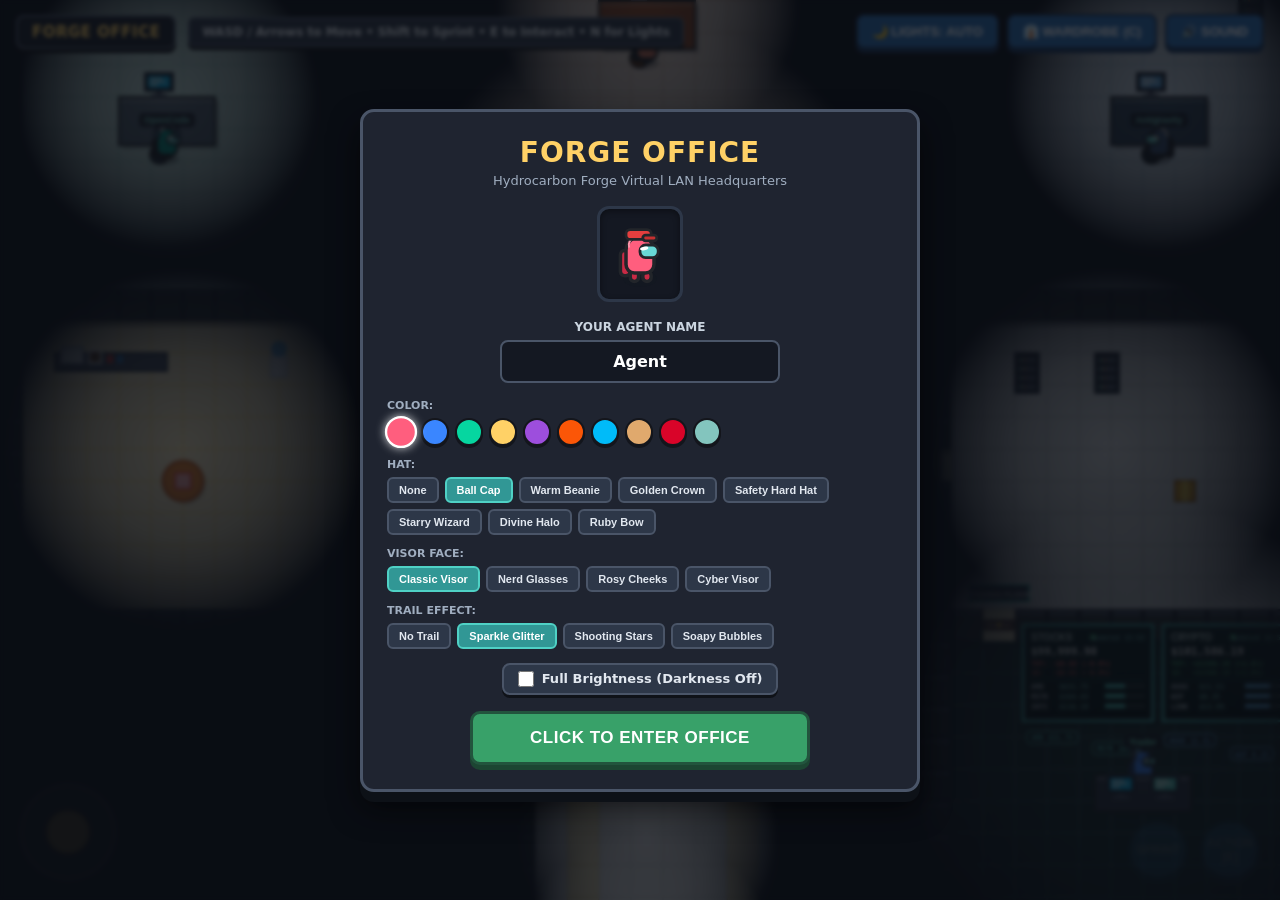
==== web/index.html @ 913b109c "Initial git snapshot (backfill, git rule 2026-10-06)" ====
<!DOCTYPE html>
<html lang="en">
<head>
  <meta charset="UTF-8">
  <meta name="viewport" content="width=device-width, initial-scale=1.0, maximum-scale=1.0, user-scalable=no">
  <title>Forge Office — Hydrocarbon Virtual Office</title>
  <link rel="stylesheet" href="style.css">
</head>
<body>
  <!-- Canvas Container -->
  <div id="canvasContainer">
    <canvas id="officeCanvas"></canvas>
  </div>

  <!-- HUD Overlay -->
  <div id="hudOverlay">
    <div class="hud-left">
      <div class="hud-title">FORGE OFFICE</div>
      <div class="hud-pill"><span>WASD / Arrows to Move • Shift to Sprint • E to Interact • N for Lights</span></div>
    </div>
    <div class="hud-right">
      <button id="lightsBtn" class="hud-btn">💡 LIGHTS (N)</button>
      <button id="wardrobeBtn" class="hud-btn">👔 WARDROBE (C)</button>
      <button id="muteBtn" class="hud-btn">🔊 SOUND</button>
    </div>
  </div>

  <!-- Start Screen & Join Setup Modal -->
  <div id="startScreen" class="modal-overlay">
    <div class="modal-card start-card">
      <div class="start-header">
        <h1>FORGE OFFICE</h1>
        <div class="start-subtitle">Hydrocarbon Forge Virtual LAN Headquarters</div>
      </div>

      <div class="start-preview-box">
        <canvas id="startAvatarPreview" width="80" height="90"></canvas>
      </div>

      <div class="name-input-group">
        <label for="playerNameInput">Your Agent Name</label>
        <input type="text" id="playerNameInput" class="name-input" value="Agent" maxlength="16" autocomplete="off" spellcheck="false">
      </div>

      <div id="startPickers"></div>

      <div class="lights-setting-row">
        <label class="lights-checkbox-label">
          <input type="checkbox" id="startLightsCheckbox">
          <span>Full Brightness (Darkness Off)</span>
        </label>
      </div>

      <button id="enterOfficeBtn" class="enter-btn">CLICK TO ENTER OFFICE</button>
    </div>
  </div>

  <!-- In-game Wardrobe Modal (C key) -->
  <div id="wardrobeModal" class="modal-overlay hidden">
    <div class="modal-card">
      <div class="modal-header">
        <h2>WARDROBE & COSMETICS</h2>
        <button id="closeWardrobeBtn" class="close-btn">✕</button>
      </div>

      <div class="start-preview-box">
        <canvas id="wardrobeAvatarPreview" width="80" height="90"></canvas>
      </div>

      <div id="wardrobePickers"></div>
    </div>
  </div>

  <!-- Project Inspector Modal (Archives E key) -->
  <div id="projectModal" class="modal-overlay hidden">
    <div class="modal-card">
      <div class="modal-header">
        <h2 id="projTitle">Project Details</h2>
        <button class="close-btn" onclick="document.getElementById('projectModal').classList.add('hidden')">✕</button>
      </div>
      <div class="project-detail-body">
        <div class="detail-row">
          <div class="detail-label">Status</div>
          <div id="projStatus" class="detail-val"></div>
        </div>
        <div class="detail-row">
          <div class="detail-label">Description</div>
          <div id="projDesc" class="detail-val"></div>
        </div>
        <div class="detail-row">
          <div class="detail-label">Path</div>
          <div id="projPath" class="detail-val detail-path"></div>
        </div>
        <div class="detail-row">
          <div class="detail-label">Tags</div>
          <div id="projTags" class="tag-container"></div>
        </div>
        <div class="detail-row">
          <div class="detail-label">Last Updated</div>
          <div id="projUpdated" class="detail-val"></div>
        </div>
      </div>
    </div>
  </div>

  <!-- Mobile Touch Controls -->
  <div id="mobileControls">
    <div id="touchJoystickZone">
      <div id="touchJoystickKnob"></div>
    </div>
    <div class="touch-btn-group">
      <button id="touchSprintBtn" class="touch-action-btn">SPRINT</button>
      <button id="touchActionBtn" class="touch-action-btn">ACTION [E]</button>
    </div>
  </div>

  <!-- Game Scripts -->
  <script src="sfx.js"></script>
  <script src="map.js"></script>
  <script src="render.js"></script>
  <script src="agents.js"></script>
  <script src="net.js"></script>
  <script src="game.js"></script>
  <script src="app.js"></script>
</body>
</html>
---- web/style.css ----
/* web/style.css — Forge Office styling (chunky indie game aesthetic, no external assets/fonts) */
* {
  box-sizing: border-box;
  margin: 0;
  padding: 0;
  user-select: none;
  -webkit-user-select: none;
}

body, html {
  width: 100%;
  height: 100%;
  overflow: hidden;
  background-color: #14161C;
  font-family: "Segoe UI Rounded", "Nunito", system-ui, -apple-system, sans-serif;
  color: #F7FAFC;
}

#canvasContainer {
  position: absolute;
  top: 0;
  left: 0;
  width: 100vw;
  height: 100vh;
  overflow: hidden;
}

#officeCanvas {
  display: block;
  width: 100%;
  height: 100%;
  image-rendering: pixelated;
  image-rendering: crisp-edges;
}

/* -------------------------------------------------------------------------- */
/* HUD & Top Controls                                                          */
/* -------------------------------------------------------------------------- */
#hudOverlay {
  position: absolute;
  top: 14px;
  left: 16px;
  right: 16px;
  display: flex;
  justify-content: space-between;
  align-items: center;
  pointer-events: none;
  z-index: 10;
}

.hud-left {
  display: flex;
  align-items: center;
  gap: 12px;
  pointer-events: auto;
}

.hud-title {
  background: #1A202C;
  border: 2px solid #4A5568;
  border-radius: 8px;
  padding: 6px 14px;
  font-weight: 800;
  font-size: 15px;
  letter-spacing: 0.5px;
  color: #FFD166;
  box-shadow: 0 4px 0 #0F1218;
}

.hud-pill {
  background: #2D3748;
  border: 2px solid #4A5568;
  border-radius: 6px;
  padding: 6px 12px;
  font-size: 12px;
  font-weight: 600;
  color: #E2E8F0;
  display: flex;
  align-items: center;
  gap: 6px;
  box-shadow: 0 3px 0 #0F1218;
}

.hud-right {
  display: flex;
  gap: 8px;
  pointer-events: auto;
}

.hud-btn {
  background: #2B6CB0;
  color: #FFFFFF;
  border: 2px solid #1A365D;
  border-radius: 8px;
  padding: 8px 14px;
  font-weight: 700;
  font-size: 13px;
  cursor: pointer;
  box-shadow: 0 4px 0 #1A365D;
  transition: transform 0.05s ease, box-shadow 0.05s ease;
}

.hud-btn:hover {
  background: #3182CE;
}

.hud-btn:active {
  transform: translateY(3px);
  box-shadow: 0 1px 0 #1A365D;
}

/* -------------------------------------------------------------------------- */
/* Modal Windows & Dialogs                                                     */
/* -------------------------------------------------------------------------- */
.modal-overlay {
  position: absolute;
  top: 0;
  left: 0;
  width: 100vw;
  height: 100vh;
  background: rgba(10, 12, 18, 0.75);
  display: flex;
  justify-content: center;
  align-items: center;
  z-index: 100;
  backdrop-filter: blur(2px);
}

.modal-overlay.hidden {
  display: none !important;
}

.modal-card {
  background: #1F2430;
  border: 3px solid #4A5568;
  border-radius: 14px;
  width: 90%;
  max-width: 520px;
  padding: 24px;
  box-shadow: 0 10px 0 #0D1117, 0 16px 30px rgba(0, 0, 0, 0.6);
  color: #EDF2F7;
  max-height: 90vh;
  overflow-y: auto;
}

.modal-header {
  display: flex;
  justify-content: space-between;
  align-items: center;
  margin-bottom: 18px;
  border-bottom: 2px solid #2D3748;
  padding-bottom: 12px;
}

.modal-header h2 {
  font-size: 20px;
  font-weight: 800;
  color: #FFD166;
}

.close-btn {
  background: #E53E3E;
  color: white;
  border: 2px solid #9B2C2C;
  border-radius: 6px;
  width: 32px;
  height: 32px;
  font-weight: bold;
  font-size: 16px;
  cursor: pointer;
  box-shadow: 0 3px 0 #742A2A;
}

.close-btn:active {
  transform: translateY(2px);
  box-shadow: 0 1px 0 #742A2A;
}

/* -------------------------------------------------------------------------- */
/* Start Screen / Join Panel                                                   */
/* -------------------------------------------------------------------------- */
.start-card {
  max-width: 560px;
  text-align: center;
}

.start-header h1 {
  font-size: 28px;
  font-weight: 900;
  color: #FFD166;
  letter-spacing: 1px;
}

.start-subtitle {
  font-size: 13px;
  color: #A0AEC0;
  margin-top: 4px;
  margin-bottom: 18px;
}

.start-preview-box {
  display: flex;
  justify-content: center;
  margin-bottom: 18px;
}

.start-preview-box canvas {
  background: #141822;
  border: 3px solid #2D3748;
  border-radius: 12px;
  box-shadow: inset 0 2px 6px rgba(0, 0, 0, 0.4);
}

.name-input-group {
  margin-bottom: 16px;
}

.name-input-group label {
  display: block;
  font-size: 12px;
  font-weight: 700;
  color: #CBD5E0;
  margin-bottom: 6px;
  text-transform: uppercase;
}

.name-input {
  width: 100%;
  max-width: 280px;
  background: #141822;
  border: 2px solid #4A5568;
  border-radius: 8px;
  padding: 10px 14px;
  font-size: 16px;
  font-weight: 700;
  color: #FFFFFF;
  text-align: center;
  outline: none;
  font-family: inherit;
}

.name-input:focus {
  border-color: #38B2AC;
}

/* Cosmetic Picker Rows */
.picker-row {
  margin-bottom: 12px;
  text-align: left;
}

.picker-row label {
  display: block;
  font-size: 11px;
  font-weight: 700;
  color: #A0AEC0;
  margin-bottom: 6px;
  text-transform: uppercase;
}

.picker-options {
  display: flex;
  flex-wrap: wrap;
  gap: 6px;
}

.swatch {
  width: 28px;
  height: 28px;
  border-radius: 50%;
  border: 2px solid #14161C;
  cursor: pointer;
  box-shadow: 0 2px 0 rgba(0, 0, 0, 0.4);
}

.swatch.active {
  border-color: #FFFFFF;
  transform: scale(1.15);
  box-shadow: 0 0 8px rgba(255, 255, 255, 0.8);
}

.text-options .opt-btn {
  background: #2D3748;
  border: 2px solid #4A5568;
  color: #E2E8F0;
  border-radius: 6px;
  padding: 5px 10px;
  font-size: 11px;
  font-weight: 700;
  cursor: pointer;
}

.text-options .opt-btn.active {
  background: #319795;
  border-color: #4FD1C5;
  color: #FFFFFF;
}

.lights-setting-row {
  margin-top: 14px;
  display: flex;
  justify-content: center;
}

.lights-checkbox-label {
  display: flex;
  align-items: center;
  gap: 8px;
  font-size: 13px;
  font-weight: 700;
  color: #E2E8F0;
  cursor: pointer;
  background: #2D3748;
  border: 2px solid #4A5568;
  border-radius: 8px;
  padding: 6px 14px;
  box-shadow: 0 3px 0 #0F1218;
  transition: background 0.1s ease;
}

.lights-checkbox-label:hover {
  background: #39455a;
}

.lights-checkbox-label input[type="checkbox"] {
  cursor: pointer;
  width: 16px;
  height: 16px;
  accent-color: #38A169;
}

.enter-btn {
  margin-top: 16px;
  width: 100%;
  max-width: 340px;
  background: #38A169;
  border: 3px solid #22543D;
  color: white;
  border-radius: 10px;
  padding: 14px 20px;
  font-size: 17px;
  font-weight: 900;
  letter-spacing: 0.5px;
  cursor: pointer;
  box-shadow: 0 5px 0 #1C4532;
  transition: transform 0.05s ease;
}

.enter-btn:hover {
  background: #48BB78;
}

.enter-btn:active {
  transform: translateY(4px);
  box-shadow: 0 1px 0 #1C4532;
}

/* -------------------------------------------------------------------------- */
/* Project Inspector Card (Archive Box)                                        */
/* -------------------------------------------------------------------------- */
.project-detail-body {
  margin-top: 10px;
}

.detail-row {
  margin-bottom: 12px;
}

.detail-label {
  font-size: 11px;
  font-weight: 800;
  text-transform: uppercase;
  color: #A0AEC0;
  margin-bottom: 4px;
}

.detail-val {
  font-size: 14px;
  color: #EDF2F7;
  line-height: 1.4;
}

.detail-path {
  font-family: monospace;
  font-size: 12px;
  color: #CBD5E0;
  background: #141822;
  padding: 4px 8px;
  border-radius: 4px;
  word-break: break-all;
}

.badge {
  display: inline-block;
  padding: 3px 8px;
  border-radius: 4px;
  font-size: 11px;
  font-weight: 800;
  text-transform: uppercase;
}

.badge.deployed {
  background: #276749;
  color: #9AE6B4;
  border: 1px solid #38A169;
}

.badge.dev {
  background: #7B341E;
  color: #FBD38D;
  border: 1px solid #DD6B20;
}

.tag-container {
  display: flex;
  flex-wrap: wrap;
  gap: 6px;
  margin-top: 4px;
}

.tag-pill {
  background: #2B6CB0;
  color: #BEE3F8;
  font-size: 11px;
  font-weight: 700;
  padding: 3px 8px;
  border-radius: 12px;
}

/* -------------------------------------------------------------------------- */
/* Touch Controls for Mobile Devices                                           */
/* -------------------------------------------------------------------------- */
#mobileControls {
  position: absolute;
  bottom: 20px;
  left: 20px;
  right: 20px;
  height: 120px;
  pointer-events: none;
  z-index: 20;
  display: flex;
  justify-content: space-between;
  align-items: flex-end;
}

#touchJoystickZone {
  width: 96px;
  height: 96px;
  border-radius: 50%;
  background: rgba(255, 255, 255, 0.12);
  border: 2px solid rgba(255, 255, 255, 0.25);
  position: relative;
  pointer-events: auto;
  touch-action: none;
}

#touchJoystickKnob {
  width: 44px;
  height: 44px;
  border-radius: 50%;
  background: #FFD166;
  border: 2px solid #C49729;
  position: absolute;
  top: 24px;
  left: 24px;
  pointer-events: none;
}

.touch-btn-group {
  display: flex;
  gap: 12px;
  pointer-events: auto;
}

.touch-action-btn {
  width: 60px;
  height: 60px;
  border-radius: 50%;
  background: #3182CE;
  border: 3px solid #1A365D;
  color: white;
  font-weight: 800;
  font-size: 12px;
  display: flex;
  align-items: center;
  justify-content: center;
  box-shadow: 0 4px 0 #1A365D;
  cursor: pointer;
}

.touch-action-btn:active {
  transform: translateY(3px);
  box-shadow: 0 1px 0 #1A365D;
}

/* Hide touch controls on non-touch devices */
@media (hover: hover) and (pointer: fine) {
  #mobileControls {
    opacity: 0.15;
  }
  #mobileControls:hover {
    opacity: 1;
  }
}
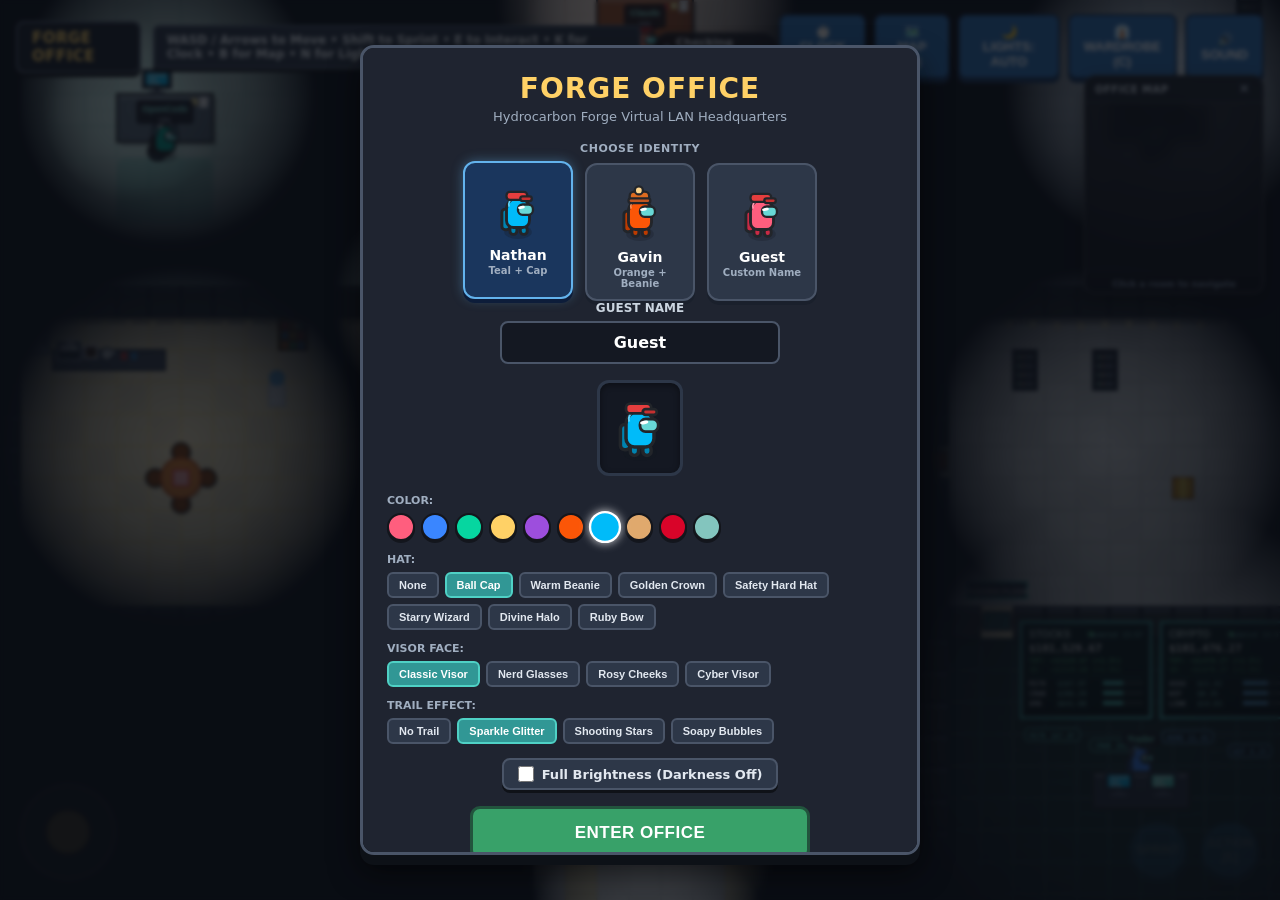
==== commit 64324ced: "feat: papers-gate, cozy decor, profiles+clock, discord presence, minimap" ====
--- a/web/index.html
+++ b/web/index.html
@@ -16,13 +16,28 @@
   <div id="hudOverlay">
     <div class="hud-left">
       <div class="hud-title">FORGE OFFICE</div>
-      <div class="hud-pill"><span>WASD / Arrows to Move • Shift to Sprint • E to Interact • N for Lights</span></div>
+      <div class="hud-pill"><span>WASD / Arrows to Move • Shift to Sprint • E to Interact • K for Clock • B for Map • N for Lights</span></div>
+      <div id="presenceChip" class="hud-chip"><span class="status-dot gray"></span> <span>Checking presence...</span></div>
     </div>
     <div class="hud-right">
+      <button id="clockBtn" class="hud-btn">⏱️ CLOCK (K)</button>
+      <button id="minimapBtn" class="hud-btn">🗺️ MAP (B)</button>
       <button id="lightsBtn" class="hud-btn">💡 LIGHTS (N)</button>
       <button id="wardrobeBtn" class="hud-btn">👔 WARDROBE (C)</button>
       <button id="muteBtn" class="hud-btn">🔊 SOUND</button>
     </div>
+  </div>
+
+  <!-- Minimap Panel (B key) -->
+  <div id="minimapPanel" class="minimap-panel">
+    <div class="minimap-header">
+      <span class="minimap-title">OFFICE MAP</span>
+      <button id="toggleMinimapBtn" class="minimap-close-btn" title="Toggle Minimap (B)">✕</button>
+    </div>
+    <div class="minimap-body">
+      <canvas id="minimapCanvas" width="180" height="164"></canvas>
+    </div>
+    <div class="minimap-hint">Click a room to navigate</div>
   </div>
 
   <!-- Start Screen & Join Setup Modal -->
@@ -33,13 +48,40 @@
         <div class="start-subtitle">Hydrocarbon Forge Virtual LAN Headquarters</div>
       </div>
 
+      <div class="profile-cards-section">
+        <label class="section-label">CHOOSE IDENTITY</label>
+        <div class="profile-cards-row">
+          <div class="profile-card selected" id="cardNathan" data-profile="nathan">
+            <div class="profile-avatar-preview">
+              <canvas id="nathanAvatarPreview" width="60" height="70"></canvas>
+            </div>
+            <div class="profile-card-title">Nathan</div>
+            <div class="profile-card-desc">Teal + Cap</div>
+          </div>
+          <div class="profile-card" id="cardGavin" data-profile="gavin">
+            <div class="profile-avatar-preview">
+              <canvas id="gavinAvatarPreview" width="60" height="70"></canvas>
+            </div>
+            <div class="profile-card-title">Gavin</div>
+            <div class="profile-card-desc">Orange + Beanie</div>
+          </div>
+          <div class="profile-card" id="cardGuest" data-profile="guest">
+            <div class="profile-avatar-preview">
+              <canvas id="guestAvatarPreview" width="60" height="70"></canvas>
+            </div>
+            <div class="profile-card-title">Guest</div>
+            <div class="profile-card-desc">Custom Name</div>
+          </div>
+        </div>
+      </div>
+
+      <div id="guestNameInputGroup" class="name-input-group hidden">
+        <label for="playerNameInput">Guest Name</label>
+        <input type="text" id="playerNameInput" class="name-input" value="Guest" maxlength="16" autocomplete="off" spellcheck="false">
+      </div>
+
       <div class="start-preview-box">
         <canvas id="startAvatarPreview" width="80" height="90"></canvas>
-      </div>
-
-      <div class="name-input-group">
-        <label for="playerNameInput">Your Agent Name</label>
-        <input type="text" id="playerNameInput" class="name-input" value="Agent" maxlength="16" autocomplete="off" spellcheck="false">
       </div>
 
       <div id="startPickers"></div>
@@ -51,7 +93,76 @@
         </label>
       </div>
 
-      <button id="enterOfficeBtn" class="enter-btn">CLICK TO ENTER OFFICE</button>
+      <button id="enterOfficeBtn" class="enter-btn">ENTER OFFICE</button>
+    </div>
+  </div>
+
+  <!-- Clock Stats Modal (K key) -->
+  <div id="clockModal" class="modal-overlay hidden">
+    <div class="modal-card clock-card">
+      <div class="modal-header">
+        <h2>⏱️ CLOCK-IN & PRESENCE STATS</h2>
+        <button id="closeClockBtn" class="close-btn">✕</button>
+      </div>
+
+      <div class="clock-stats-container">
+        <!-- Nathan Card -->
+        <div class="clock-profile-block" id="nathanClockBlock">
+          <div class="clock-profile-header">
+            <div class="clock-avatar-badge" style="background: #00BBF9;"></div>
+            <div class="clock-profile-name">Nathan</div>
+            <div class="clock-status-tag" id="nathanOfficeStatus"><span class="status-dot"></span> <span class="status-text">--</span></div>
+          </div>
+          <div class="clock-discord-sub" id="nathanDiscordStatus">Discord: checking...</div>
+          <div class="clock-metrics-grid">
+            <div class="metric-item">
+              <div class="metric-label">TOTAL HOURS</div>
+              <div class="metric-val" id="nathanTotalH">--</div>
+            </div>
+            <div class="metric-item">
+              <div class="metric-label">SESSIONS</div>
+              <div class="metric-val" id="nathanSessions">--</div>
+            </div>
+            <div class="metric-item">
+              <div class="metric-label">LONGEST</div>
+              <div class="metric-val" id="nathanLongestH">--</div>
+            </div>
+            <div class="metric-item">
+              <div class="metric-label">TOGETHER</div>
+              <div class="metric-val" id="nathanTogether">--</div>
+            </div>
+          </div>
+        </div>
+
+        <!-- Gavin Card -->
+        <div class="clock-profile-block" id="gavinClockBlock">
+          <div class="clock-profile-header">
+            <div class="clock-avatar-badge" style="background: #FB5607;"></div>
+            <div class="clock-profile-name">Gavin</div>
+            <div class="clock-status-tag" id="gavinOfficeStatus"><span class="status-dot"></span> <span class="status-text">--</span></div>
+          </div>
+          <div class="clock-discord-sub" id="gavinDiscordStatus">Discord: checking...</div>
+          <div class="clock-metrics-grid">
+            <div class="metric-item">
+              <div class="metric-label">TOTAL HOURS</div>
+              <div class="metric-val" id="gavinTotalH">--</div>
+            </div>
+            <div class="metric-item">
+              <div class="metric-label">SESSIONS</div>
+              <div class="metric-val" id="gavinSessions">--</div>
+            </div>
+            <div class="metric-item">
+              <div class="metric-label">LONGEST</div>
+              <div class="metric-val" id="gavinLongestH">--</div>
+            </div>
+            <div class="metric-item">
+              <div class="metric-label">TOGETHER</div>
+              <div class="metric-val" id="gavinTogether">--</div>
+            </div>
+          </div>
+        </div>
+      </div>
+      <div class="clock-footer-hint">Press K or Esc to close • Syncs automatically every 10s</div>
     </div>
   </div>
 
--- a/web/style.css
+++ b/web/style.css
@@ -502,3 +502,294 @@
     opacity: 1;
   }
 }
+
+/* -------------------------------------------------------------------------- */
+/* Feature 3 & 4: Profile Selection Cards                                     */
+/* -------------------------------------------------------------------------- */
+.profile-cards-section {
+  margin-top: 14px;
+  width: 100%;
+}
+
+.section-label {
+  display: block;
+  font-size: 11px;
+  font-weight: 800;
+  color: #A0AEC0;
+  text-transform: uppercase;
+  letter-spacing: 0.5px;
+  margin-bottom: 8px;
+  text-align: center;
+}
+
+.profile-cards-row {
+  display: flex;
+  gap: 12px;
+  justify-content: center;
+}
+
+.profile-card {
+  flex: 1;
+  max-width: 110px;
+  background: #2D3748;
+  border: 2px solid #4A5568;
+  border-radius: 12px;
+  padding: 10px 6px;
+  display: flex;
+  flex-direction: column;
+  align-items: center;
+  cursor: pointer;
+  transition: all 0.15s ease;
+  box-shadow: 0 4px 0 #1A202C;
+}
+
+.profile-card:hover {
+  background: #39455A;
+  border-color: #718096;
+}
+
+.profile-card.selected {
+  background: #1A365D;
+  border-color: #63B3ED;
+  box-shadow: 0 4px 0 #0D1D3A, 0 0 12px rgba(99, 179, 237, 0.4);
+  transform: translateY(-2px);
+}
+
+.profile-avatar-preview {
+  width: 60px;
+  height: 70px;
+  display: flex;
+  align-items: center;
+  justify-content: center;
+}
+
+.profile-card-title {
+  font-size: 14px;
+  font-weight: 800;
+  color: #FFFFFF;
+  margin-top: 4px;
+}
+
+.profile-card-desc {
+  font-size: 10px;
+  font-weight: 600;
+  color: #A0AEC0;
+  margin-top: 2px;
+}
+
+/* -------------------------------------------------------------------------- */
+/* HUD Presence Chip & Status Dots                                            */
+/* -------------------------------------------------------------------------- */
+.hud-chip {
+  display: inline-flex;
+  align-items: center;
+  gap: 6px;
+  background: rgba(23, 25, 35, 0.85);
+  border: 1.5px solid rgba(255, 255, 255, 0.15);
+  border-radius: 20px;
+  padding: 3px 10px;
+  font-size: 11px;
+  font-weight: 700;
+  color: #E2E8F0;
+  margin-top: 5px;
+}
+
+.status-dot {
+  width: 8px;
+  height: 8px;
+  border-radius: 50%;
+  display: inline-block;
+  background: #A0AEC0;
+}
+
+.status-dot.green {
+  background: #48BB78;
+  box-shadow: 0 0 6px #48BB78;
+}
+
+.status-dot.amber {
+  background: #ED8936;
+  box-shadow: 0 0 6px #ED8936;
+}
+
+.status-dot.gray {
+  background: #718096;
+}
+
+/* -------------------------------------------------------------------------- */
+/* Clock Modal (K key)                                                        */
+/* -------------------------------------------------------------------------- */
+.clock-card {
+  max-width: 520px;
+  width: 95%;
+  background: #1A202C;
+}
+
+.clock-stats-container {
+  display: flex;
+  flex-direction: column;
+  gap: 14px;
+  margin-top: 14px;
+}
+
+.clock-profile-block {
+  background: #2D3748;
+  border: 2px solid #4A5568;
+  border-radius: 12px;
+  padding: 14px;
+  box-shadow: 0 3px 0 #1A202C;
+}
+
+.clock-profile-header {
+  display: flex;
+  align-items: center;
+  gap: 10px;
+}
+
+.clock-avatar-badge {
+  width: 14px;
+  height: 14px;
+  border-radius: 50%;
+  border: 2px solid white;
+}
+
+.clock-profile-name {
+  font-size: 16px;
+  font-weight: 900;
+  color: #FFFFFF;
+}
+
+.clock-status-tag {
+  margin-left: auto;
+  display: flex;
+  align-items: center;
+  gap: 6px;
+  background: #1A202C;
+  border-radius: 8px;
+  padding: 4px 10px;
+  font-size: 12px;
+  font-weight: 700;
+  color: #EDF2F7;
+}
+
+.clock-discord-sub {
+  font-size: 11px;
+  font-weight: 600;
+  color: #CBD5E0;
+  margin-top: 4px;
+  margin-left: 24px;
+}
+
+.clock-metrics-grid {
+  display: grid;
+  grid-template-columns: repeat(4, 1fr);
+  gap: 8px;
+  margin-top: 12px;
+}
+
+.metric-item {
+  background: #1A202C;
+  border-radius: 8px;
+  padding: 8px 6px;
+  text-align: center;
+}
+
+.metric-label {
+  font-size: 9px;
+  font-weight: 800;
+  color: #A0AEC0;
+  text-transform: uppercase;
+  margin-bottom: 4px;
+}
+
+.metric-val {
+  font-size: 13px;
+  font-weight: 800;
+  color: #63B3ED;
+  font-family: monospace;
+}
+
+.clock-footer-hint {
+  text-align: center;
+  font-size: 11px;
+  color: #718096;
+  margin-top: 14px;
+}
+
+/* -------------------------------------------------------------------------- */
+/* Feature 5: Minimap Panel                                                   */
+/* -------------------------------------------------------------------------- */
+.minimap-panel {
+  position: fixed;
+  top: 75px;
+  right: 16px;
+  width: 180px;
+  background: rgba(20, 24, 33, 0.90);
+  border: 1.5px solid rgba(255, 255, 255, 0.18);
+  border-radius: 12px;
+  box-shadow: 0 6px 18px rgba(0, 0, 0, 0.45);
+  backdrop-filter: blur(6px);
+  z-index: 90;
+  pointer-events: auto;
+  overflow: hidden;
+  transition: transform 0.2s ease, opacity 0.2s ease;
+}
+
+.minimap-panel.collapsed {
+  transform: translateX(220px);
+  opacity: 0;
+  pointer-events: none;
+}
+
+.minimap-header {
+  display: flex;
+  justify-content: space-between;
+  align-items: center;
+  padding: 6px 10px;
+  background: rgba(30, 36, 48, 0.95);
+  border-bottom: 1px solid rgba(255, 255, 255, 0.1);
+}
+
+.minimap-title {
+  font-size: 10px;
+  font-weight: 800;
+  letter-spacing: 0.5px;
+  color: #CBD5E0;
+}
+
+.minimap-close-btn {
+  background: none;
+  border: none;
+  color: #A0AEC0;
+  font-size: 12px;
+  font-weight: bold;
+  cursor: pointer;
+  padding: 0 4px;
+}
+
+.minimap-close-btn:hover {
+  color: white;
+}
+
+.minimap-body {
+  display: flex;
+  justify-content: center;
+  align-items: center;
+  padding: 4px;
+}
+
+#minimapCanvas {
+  display: block;
+  border-radius: 6px;
+  cursor: crosshair;
+}
+
+.minimap-hint {
+  font-size: 9px;
+  font-weight: 600;
+  color: #718096;
+  text-align: center;
+  padding: 4px;
+  background: rgba(15, 18, 26, 0.7);
+}
+
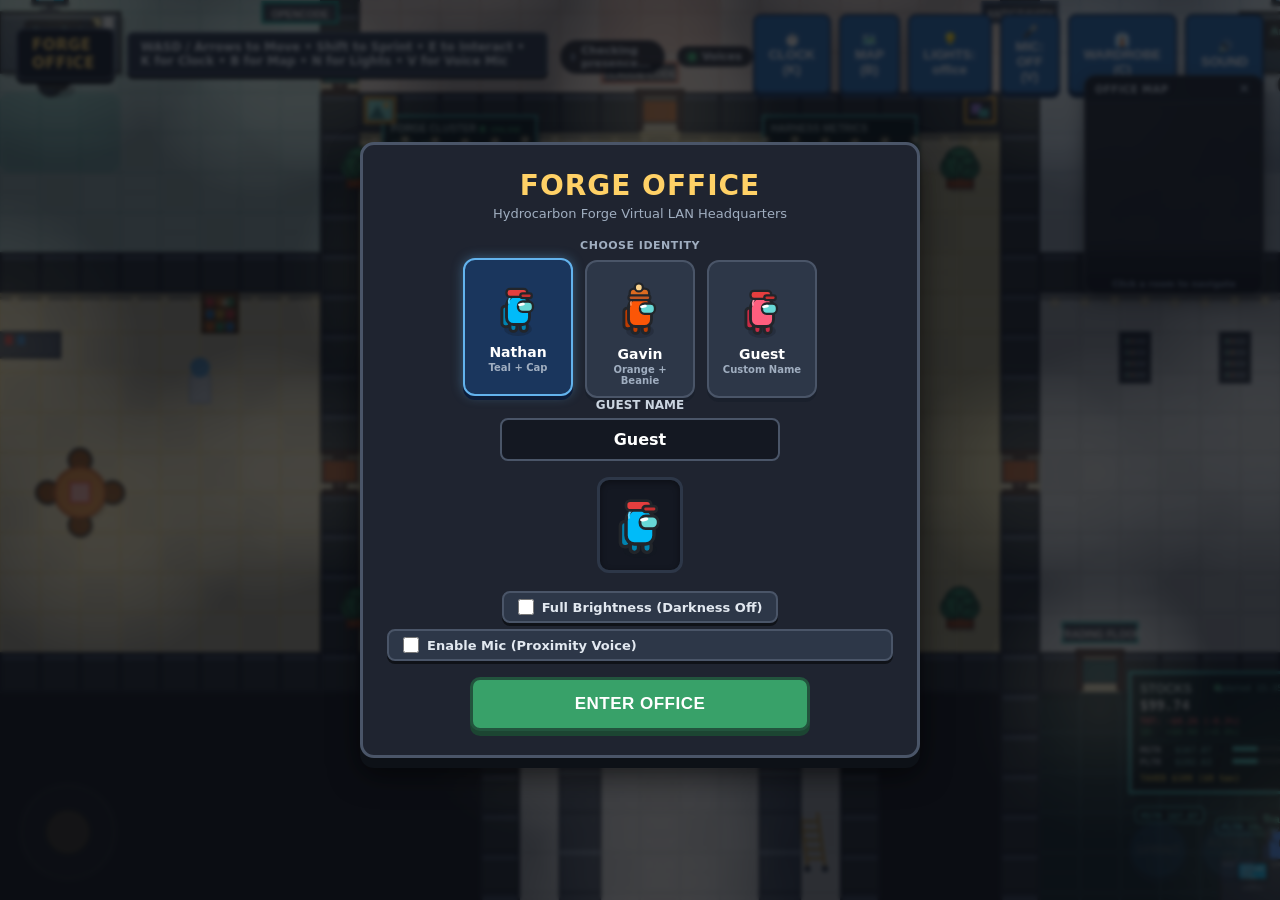
==== commit d0789858: "feat: dynamic projects, board/decor fixes, door frames, zoom, lighting study, context dialog, agent/" ====
--- a/web/index.html
+++ b/web/index.html
@@ -16,13 +16,15 @@
   <div id="hudOverlay">
     <div class="hud-left">
       <div class="hud-title">FORGE OFFICE</div>
-      <div class="hud-pill"><span>WASD / Arrows to Move • Shift to Sprint • E to Interact • K for Clock • B for Map • N for Lights</span></div>
+      <div class="hud-pill"><span>WASD / Arrows to Move • Shift to Sprint • E to Interact • K for Clock • B for Map • N for Lights • V for Voice Mic</span></div>
       <div id="presenceChip" class="hud-chip"><span class="status-dot gray"></span> <span>Checking presence...</span></div>
+      <div id="voiceIndicator" class="hud-chip voice-chip hidden"><span class="status-dot green"></span> <span id="voiceSpeakerName">Voices</span></div>
     </div>
     <div class="hud-right">
       <button id="clockBtn" class="hud-btn">⏱️ CLOCK (K)</button>
       <button id="minimapBtn" class="hud-btn">🗺️ MAP (B)</button>
       <button id="lightsBtn" class="hud-btn">💡 LIGHTS (N)</button>
+      <button id="micBtn" class="hud-btn">🎤 MIC (V)</button>
       <button id="wardrobeBtn" class="hud-btn">👔 WARDROBE (C)</button>
       <button id="muteBtn" class="hud-btn">🔊 SOUND</button>
     </div>
@@ -90,6 +92,13 @@
         <label class="lights-checkbox-label">
           <input type="checkbox" id="startLightsCheckbox">
           <span>Full Brightness (Darkness Off)</span>
+        </label>
+      </div>
+
+      <div class="voice-setting-row" style="margin-top: 6px;">
+        <label class="lights-checkbox-label">
+          <input type="checkbox" id="startMicCheckbox">
+          <span>Enable Mic (Proximity Voice)</span>
         </label>
       </div>
 
@@ -230,6 +239,7 @@
   <script src="map.js"></script>
   <script src="render.js"></script>
   <script src="agents.js"></script>
+  <script src="voice.js"></script>
   <script src="net.js"></script>
   <script src="game.js"></script>
   <script src="app.js"></script>
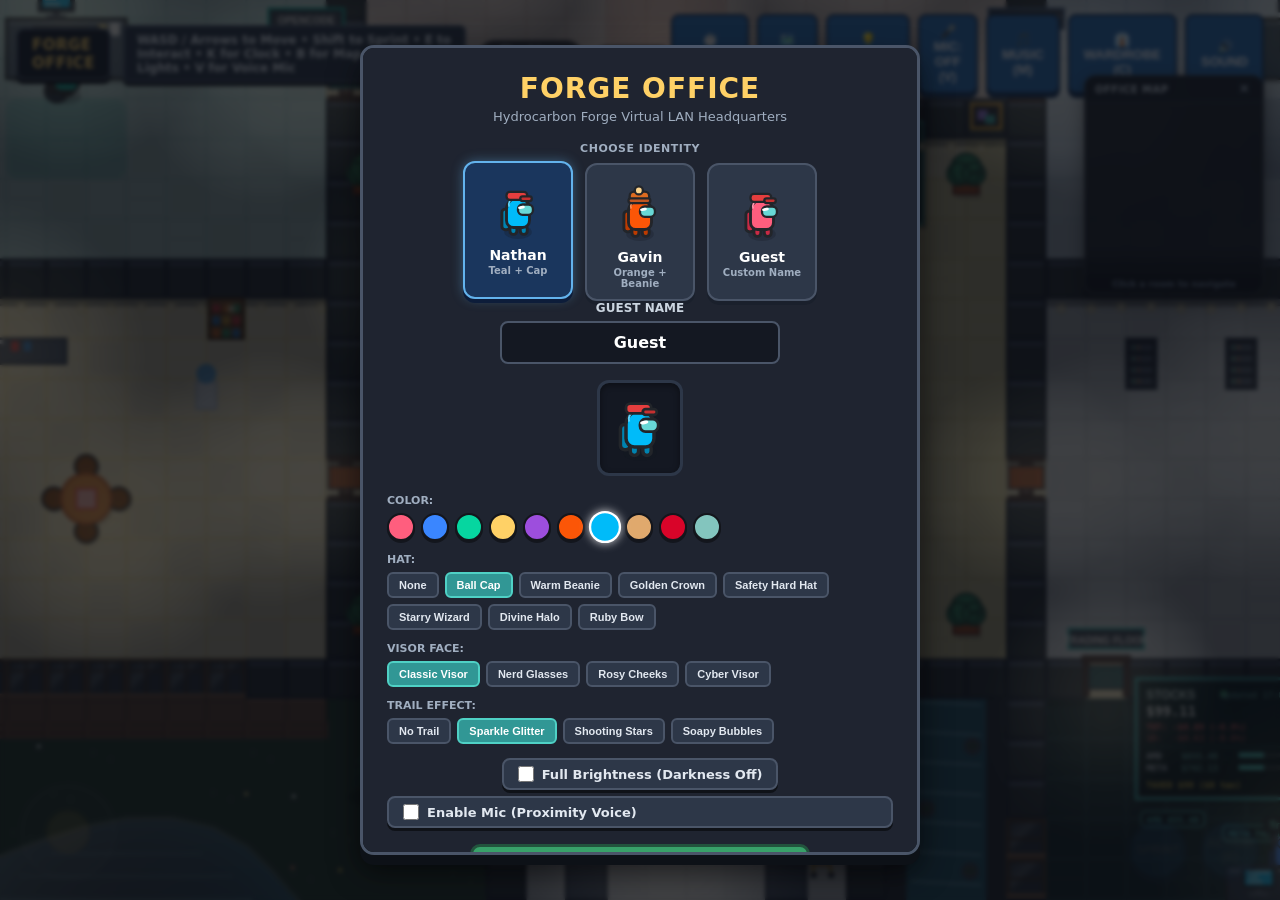
==== commit 5845afc2: "feat: round-4 sound+environment+fixes" ====
--- a/web/index.html
+++ b/web/index.html
@@ -25,6 +25,7 @@
       <button id="minimapBtn" class="hud-btn">🗺️ MAP (B)</button>
       <button id="lightsBtn" class="hud-btn">💡 LIGHTS (N)</button>
       <button id="micBtn" class="hud-btn">🎤 MIC (V)</button>
+      <button id="musicBtn" class="hud-btn">🎵 MUSIC (M)</button>
       <button id="wardrobeBtn" class="hud-btn">👔 WARDROBE (C)</button>
       <button id="muteBtn" class="hud-btn">🔊 SOUND</button>
     </div>
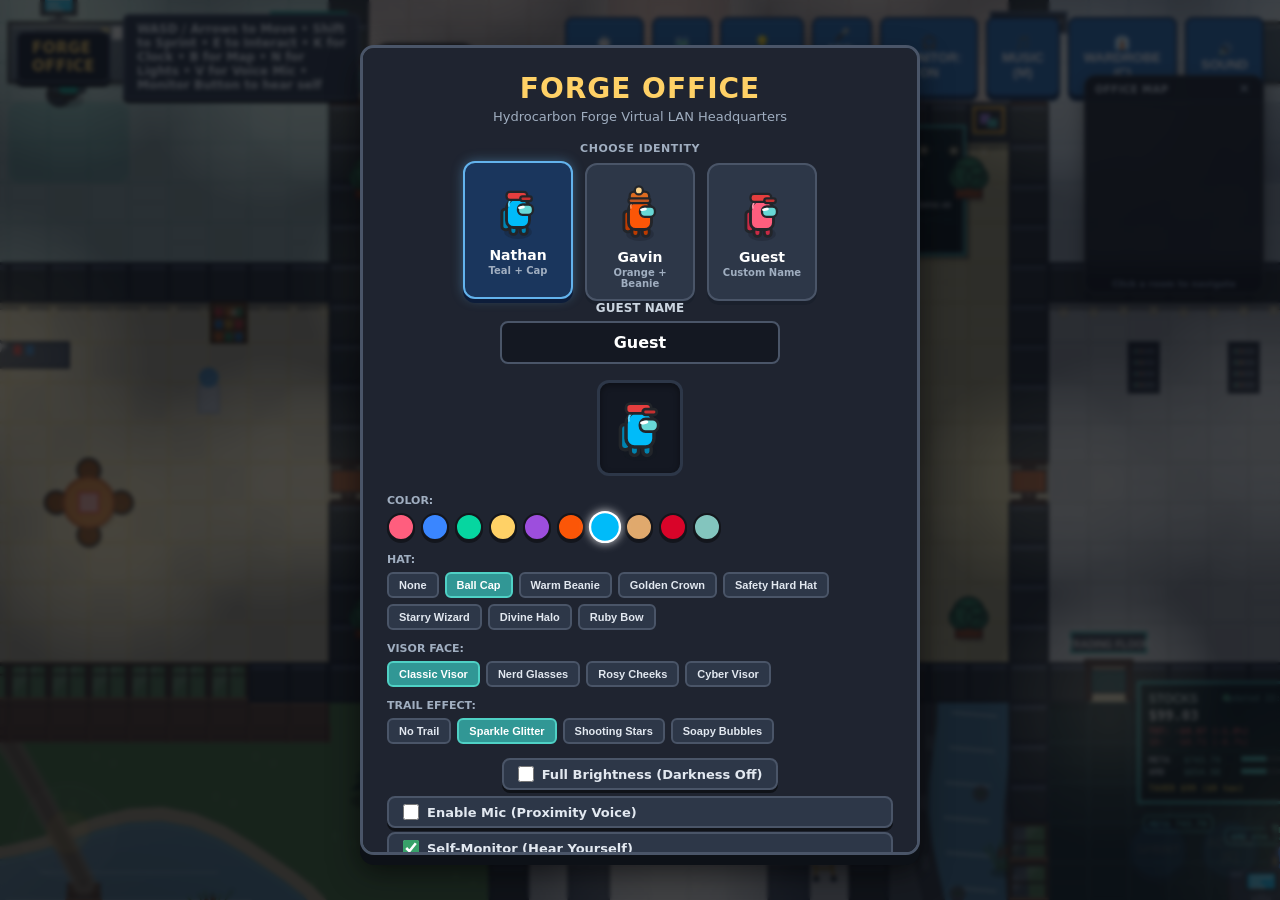
==== commit c4d9cdd3: "fix: raw voice capture+sample-rate, exterior art pass" ====
--- a/web/index.html
+++ b/web/index.html
@@ -16,7 +16,7 @@
   <div id="hudOverlay">
     <div class="hud-left">
       <div class="hud-title">FORGE OFFICE</div>
-      <div class="hud-pill"><span>WASD / Arrows to Move • Shift to Sprint • E to Interact • K for Clock • B for Map • N for Lights • V for Voice Mic</span></div>
+      <div class="hud-pill"><span>WASD / Arrows to Move • Shift to Sprint • E to Interact • K for Clock • B for Map • N for Lights • V for Voice Mic • Monitor Button to hear self</span></div>
       <div id="presenceChip" class="hud-chip"><span class="status-dot gray"></span> <span>Checking presence...</span></div>
       <div id="voiceIndicator" class="hud-chip voice-chip hidden"><span class="status-dot green"></span> <span id="voiceSpeakerName">Voices</span></div>
     </div>
@@ -25,6 +25,7 @@
       <button id="minimapBtn" class="hud-btn">🗺️ MAP (B)</button>
       <button id="lightsBtn" class="hud-btn">💡 LIGHTS (N)</button>
       <button id="micBtn" class="hud-btn">🎤 MIC (V)</button>
+      <button id="monitorBtn" class="hud-btn" title="Toggle Mic Self-Monitor (Hear yourself)">🎧 MONITOR: ON</button>
       <button id="musicBtn" class="hud-btn">🎵 MUSIC (M)</button>
       <button id="wardrobeBtn" class="hud-btn">👔 WARDROBE (C)</button>
       <button id="muteBtn" class="hud-btn">🔊 SOUND</button>
@@ -100,6 +101,13 @@
         <label class="lights-checkbox-label">
           <input type="checkbox" id="startMicCheckbox">
           <span>Enable Mic (Proximity Voice)</span>
+        </label>
+      </div>
+
+      <div class="voice-setting-row" style="margin-top: 4px;">
+        <label class="lights-checkbox-label">
+          <input type="checkbox" id="startMonitorCheckbox" checked>
+          <span>Self-Monitor (Hear Yourself)</span>
         </label>
       </div>
 
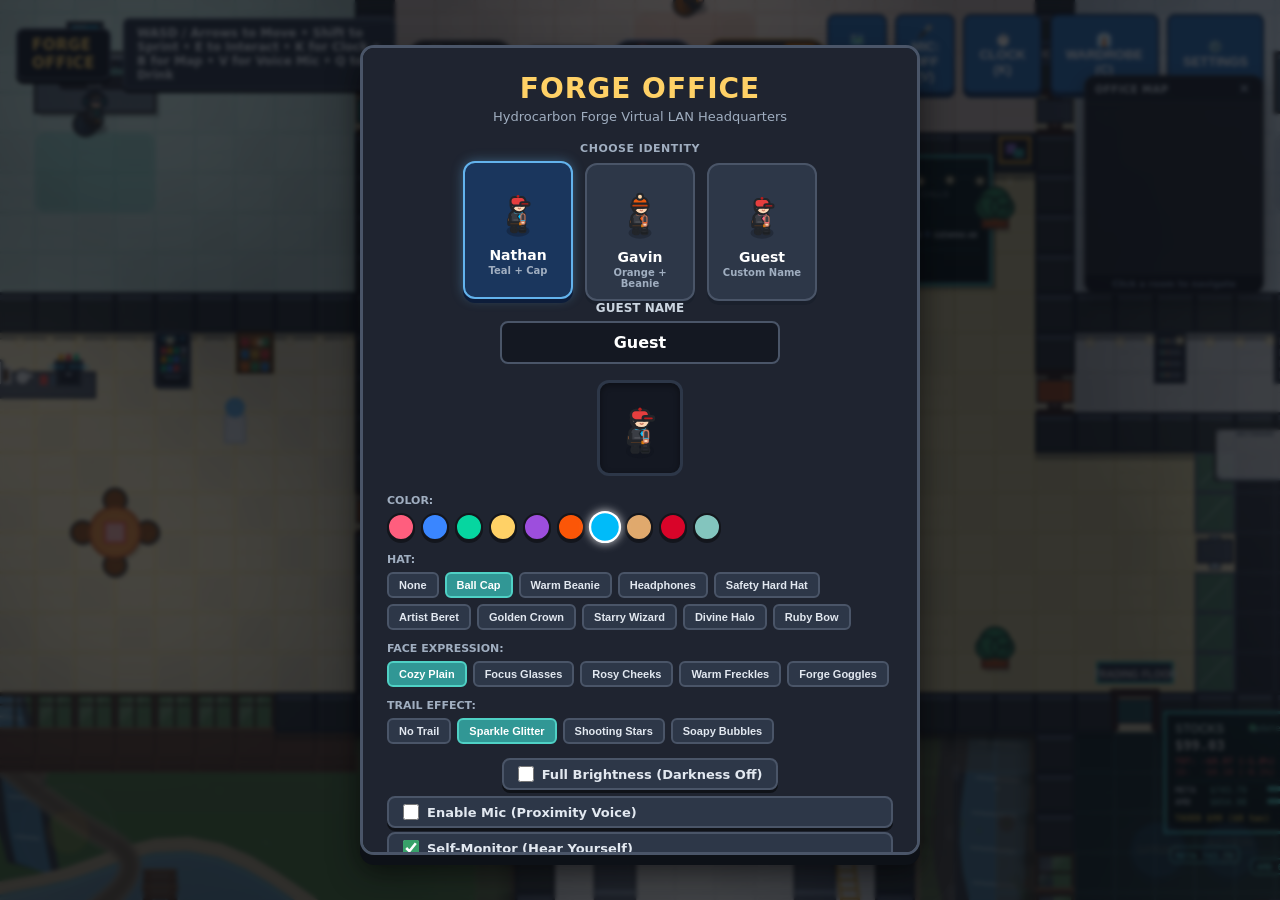
==== commit ee4bc0cf: "feat: round-6 office once-over, avatar, meeting room, break room, drink station, settings" ====
--- a/web/index.html
+++ b/web/index.html
@@ -16,19 +16,19 @@
   <div id="hudOverlay">
     <div class="hud-left">
       <div class="hud-title">FORGE OFFICE</div>
-      <div class="hud-pill"><span>WASD / Arrows to Move • Shift to Sprint • E to Interact • K for Clock • B for Map • N for Lights • V for Voice Mic • Monitor Button to hear self</span></div>
+      <div class="hud-pill"><span>WASD / Arrows to Move • Shift to Sprint • E to Interact • K for Clock • B for Map • V for Voice Mic • Q to Drink</span></div>
       <div id="presenceChip" class="hud-chip"><span class="status-dot gray"></span> <span>Checking presence...</span></div>
       <div id="voiceIndicator" class="hud-chip voice-chip hidden"><span class="status-dot green"></span> <span id="voiceSpeakerName">Voices</span></div>
+      <div id="meetingPrivateChip" class="hud-chip hidden" style="border-color: #3B82F6; color: #93C5FD;"><span class="status-dot green"></span> <span>🔇 private</span></div>
+      <div id="carrySlotPill" class="hud-chip hidden" style="border-color: #F59E0B; color: #FCD34D;"><span id="carryItemIcon">☕</span> <span id="carryItemText">Coffee</span> <button id="drinkActionBtn" class="hud-mini-btn" title="Drink [Q]">SIP [Q]</button></div>
     </div>
     <div class="hud-right">
+      <button id="minimapBtn" class="hud-btn">🗺️ MAP (B)</button>
+      <button id="micBtn" class="hud-btn">🎤 MIC (V)</button>
       <button id="clockBtn" class="hud-btn">⏱️ CLOCK (K)</button>
-      <button id="minimapBtn" class="hud-btn">🗺️ MAP (B)</button>
-      <button id="lightsBtn" class="hud-btn">💡 LIGHTS (N)</button>
-      <button id="micBtn" class="hud-btn">🎤 MIC (V)</button>
-      <button id="monitorBtn" class="hud-btn" title="Toggle Mic Self-Monitor (Hear yourself)">🎧 MONITOR: ON</button>
-      <button id="musicBtn" class="hud-btn">🎵 MUSIC (M)</button>
       <button id="wardrobeBtn" class="hud-btn">👔 WARDROBE (C)</button>
-      <button id="muteBtn" class="hud-btn">🔊 SOUND</button>
+      <button id="settingsBtn" class="hud-btn">⚙️ SETTINGS</button>
+      <button id="lightsBtn" class="hud-btn hidden" style="display:none;" title="Lighting Mode (N)">💡 LIGHTS: office</button>
     </div>
   </div>
 
@@ -227,6 +227,239 @@
         <div class="detail-row">
           <div class="detail-label">Last Updated</div>
           <div id="projUpdated" class="detail-val"></div>
+        </div>
+      </div>
+    </div>
+  </div>
+
+  <!-- Settings Modal (⚙️ button) -->
+  <div id="settingsModal" class="modal-overlay hidden">
+    <div class="modal-card">
+      <div class="modal-header">
+        <h2>⚙️ OFFICE SETTINGS</h2>
+        <button id="closeSettingsBtn" class="close-btn">✕</button>
+      </div>
+      <div class="settings-body">
+        <div class="setting-row">
+          <label class="setting-label">Lighting Atmosphere [N]</label>
+          <button id="settingLightsToggle" class="settings-toggle-btn">💡 Office Atmosphere (Warm)</button>
+        </div>
+        <div class="setting-row">
+          <label class="setting-label">Voice Self-Monitor</label>
+          <button id="settingMonitorToggle" class="settings-toggle-btn">🎧 Self-Monitor: OFF</button>
+        </div>
+        <div class="setting-row">
+          <label class="setting-label">Background Music [M]</label>
+          <button id="settingMusicToggle" class="settings-toggle-btn">🎵 Music: Playing</button>
+        </div>
+        <div class="setting-row">
+          <label class="setting-label">Master Sound FX</label>
+          <button id="settingSoundToggle" class="settings-toggle-btn">🔊 Sound: Enabled</button>
+        </div>
+        <div class="setting-row">
+          <label class="setting-label">Camera Zoom Presets</label>
+          <div class="zoom-presets-row">
+            <button id="zoomOverviewBtn" class="zoom-btn">0.6× Overview</button>
+            <button id="zoomDefaultBtn" class="zoom-btn active">1.0× Default</button>
+            <button id="zoomCloseupBtn" class="zoom-btn">1.4× Close-up</button>
+          </div>
+        </div>
+      </div>
+      <div class="settings-footer-hint">HUD holds quick items (Map, Mic, Clock, Wardrobe); rarely-used toggles consolidated here • All hotkeys (N, M, V, B, K, C, Q) remain active</div>
+    </div>
+  </div>
+
+  <!-- Whiteboard Modal (Meeting Room E key) -->
+  <div id="whiteboardModal" class="modal-overlay hidden">
+    <div class="modal-card whiteboard-card">
+      <div class="modal-header">
+        <h2>📝 GLASS WHITEBOARD (Meeting Room)</h2>
+        <button id="closeWhiteboardBtn" class="close-btn">✕</button>
+      </div>
+      <div class="whiteboard-toolbar">
+        <div class="color-palette">
+          <button class="wb-color-btn selected" data-color="#1E293B" style="background: #1E293B;"></button>
+          <button class="wb-color-btn" data-color="#2563EB" style="background: #2563EB;"></button>
+          <button class="wb-color-btn" data-color="#DC2626" style="background: #DC2626;"></button>
+          <button class="wb-color-btn" data-color="#059669" style="background: #059669;"></button>
+          <button class="wb-color-btn" data-color="#D97706" style="background: #D97706;"></button>
+          <button class="wb-color-btn" data-color="#7C3AED" style="background: #7C3AED;"></button>
+        </div>
+        <div class="wb-tools">
+          <button id="wbEraserBtn" class="tool-btn">🧹 Eraser</button>
+          <button id="wbClearBtn" class="tool-btn danger">🗑️ Clear Board</button>
+        </div>
+      </div>
+      <canvas id="whiteboardCanvas" width="560" height="340"></canvas>
+      <div class="modal-footer-hint">Live strokes sync across all meeting room participants in real-time</div>
+    </div>
+  </div>
+
+  <!-- Typing Board Modal (Meeting Room E key) -->
+  <div id="typingBoardModal" class="modal-overlay hidden">
+    <div class="modal-card typing-card">
+      <div class="modal-header">
+        <h2>⌨️ SHARED TYPING BOARD (Meeting Room)</h2>
+        <button id="closeTypingBoardBtn" class="close-btn">✕</button>
+      </div>
+      <div class="typing-board-container">
+        <div id="typingBoardLedger" class="typing-ledger-grid"></div>
+      </div>
+      <div class="typing-input-bar">
+        <input type="text" id="typingBoardInput" placeholder="Type here... [Enter to append, Backspace to delete]" autocomplete="off" spellcheck="false">
+        <button id="typingBoardSendBtn" class="send-btn">Post</button>
+        <button id="typingBoardClearBtn" class="tool-btn danger">Clear</button>
+      </div>
+      <div class="modal-footer-hint">Real-time ledger sync across meeting attendees</div>
+    </div>
+  </div>
+
+  <!-- Break Room Vending Machine Modal (Break Room E key) -->
+  <div id="vendingModal" class="modal-overlay hidden">
+    <div class="modal-card vending-card">
+      <div class="modal-header">
+        <h2>🥤 VEND-O-MATIC BEVERAGES</h2>
+        <button id="closeVendingBtn" class="close-btn">✕</button>
+      </div>
+      <div class="vending-grid">
+        <div class="vending-item" data-drink="Cyber Cola" data-color="#881337" data-icon="🥤">
+          <div class="vending-can" style="background: #881337;">🥤</div>
+          <div class="vending-title">Cyber Cola</div>
+          <div class="vending-desc">Sparkling crisp cola</div>
+          <button class="dispense-btn">DISPENSE</button>
+        </div>
+        <div class="vending-item" data-drink="Sparkling Yuzu" data-color="#D97706" data-icon="🍋">
+          <div class="vending-can" style="background: #D97706;">🍋</div>
+          <div class="vending-title">Sparkling Yuzu</div>
+          <div class="vending-desc">Citrus fizz water</div>
+          <button class="dispense-btn">DISPENSE</button>
+        </div>
+        <div class="vending-item" data-drink="Nitro Energy Fizz" data-color="#059669" data-icon="⚡">
+          <div class="vending-can" style="background: #059669;">⚡</div>
+          <div class="vending-title">Nitro Energy Fizz</div>
+          <div class="vending-desc">Caffeine + Taurine boost</div>
+          <button class="dispense-btn">DISPENSE</button>
+        </div>
+        <div class="vending-item" data-drink="Green Mountain Tea" data-color="#047857" data-icon="🍵">
+          <div class="vending-can" style="background: #047857;">🍵</div>
+          <div class="vending-title">Green Mountain Tea</div>
+          <div class="vending-desc">Cold-brewed alpine tea</div>
+          <button class="dispense-btn">DISPENSE</button>
+        </div>
+      </div>
+      <div id="vendingAnimStatus" class="dispense-status-box hidden">
+        <div class="coin-chute">🪙 *CLINK* Dispensing...</div>
+      </div>
+    </div>
+  </div>
+
+  <!-- Fridge Modal (Break Room E key) -->
+  <div id="fridgeModal" class="modal-overlay hidden">
+    <div class="modal-card fridge-card">
+      <div class="modal-header">
+        <h2>🧊 BREAK ROOM FRIDGE</h2>
+        <button id="closeFridgeBtn" class="close-btn">✕</button>
+      </div>
+      <div class="fridge-section-title">CHILLED ITEMS (GRAB TO CARRY)</div>
+      <div class="fridge-items-row" id="fridgeItemsContainer">
+        <div class="fridge-item-slot" data-drink="Spring Water" data-color="#38BDF8" data-icon="💧">
+          <div class="fridge-icon">💧</div>
+          <div class="fridge-name">Spring Water</div>
+          <button class="fridge-take-btn">Take</button>
+        </div>
+        <div class="fridge-item-slot" data-drink="Cold Brew" data-color="#451A03" data-icon="☕">
+          <div class="fridge-icon">☕</div>
+          <div class="fridge-name">Cold Brew</div>
+          <button class="fridge-take-btn">Take</button>
+        </div>
+        <div class="fridge-item-slot" data-drink="Club Soda" data-color="#06B6D4" data-icon="🫧">
+          <div class="fridge-icon">🫧</div>
+          <div class="fridge-name">Club Soda</div>
+          <button class="fridge-take-btn">Take</button>
+        </div>
+        <div class="fridge-item-slot" data-drink="Fresh Apple Juice" data-color="#EA580C" data-icon="🧃">
+          <div class="fridge-icon">🧃</div>
+          <div class="fridge-name">Apple Juice</div>
+          <button class="fridge-take-btn">Take</button>
+        </div>
+      </div>
+      <div id="fridgeReturnSection" class="fridge-return-box hidden">
+        <div class="fridge-holding-label">Carrying: <span id="fridgeHeldItemName">--</span></div>
+        <button id="fridgeReturnBtn" class="fridge-put-btn">Put carried drink back into fridge</button>
+      </div>
+    </div>
+  </div>
+
+  <!-- Artisan Drink Station Modal (Break Room E key) -->
+  <div id="drinkStationModal" class="modal-overlay hidden">
+    <div class="modal-card drink-station-card">
+      <div class="modal-header">
+        <h2>☕ ARTISAN DRINK STATION</h2>
+        <button id="closeDrinkStationBtn" class="close-btn">✕</button>
+      </div>
+      <div class="station-steps-grid">
+        <div class="station-col">
+          <div class="step-badge">1. BASE</div>
+          <div class="station-options" id="drinkBaseOptions">
+            <button class="station-opt-btn selected" data-base="coffee" data-color="#78350F" data-icon="☕">Coffee</button>
+            <button class="station-opt-btn" data-base="tea" data-color="#047857" data-icon="🍵">Matcha Tea</button>
+            <button class="station-opt-btn" data-base="cocoa" data-color="#581C87" data-icon="🍫">Hot Cocoa</button>
+            <button class="station-opt-btn" data-base="soda" data-color="#2563EB" data-icon="🥤">Fizzy Tonic</button>
+          </div>
+        </div>
+        <div class="station-col">
+          <div class="step-badge">2. ADD-INS</div>
+          <div class="station-options" id="drinkAddinOptions">
+            <label class="addin-checkbox"><input type="checkbox" value="milk"> Steamed Milk</label>
+            <label class="addin-checkbox"><input type="checkbox" value="oat"> Oat Milk</label>
+            <label class="addin-checkbox"><input type="checkbox" value="sugar"> Raw Sugar</label>
+            <label class="addin-checkbox"><input type="checkbox" value="honey"> Wild Honey</label>
+            <label class="addin-checkbox"><input type="checkbox" value="lemon"> Lemon Wedge</label>
+            <label class="addin-checkbox"><input type="checkbox" value="cinnamon"> Cinnamon</label>
+          </div>
+        </div>
+        <div class="station-col">
+          <div class="step-badge">3. BREW & PRESETS</div>
+          <button id="stationBrewBtn" class="brew-action-btn">☕ BREW DRINK</button>
+          <div id="stationBrewingIndicator" class="brewing-status hidden">Brewing...</div>
+          <div class="presets-section">
+            <div class="presets-header">SAVED PRESETS (MAX 4)</div>
+            <div class="save-preset-row">
+              <input type="text" id="presetNameInput" placeholder="Preset name..." maxlength="16">
+              <button id="savePresetBtn" class="preset-save-btn">Save</button>
+            </div>
+            <div id="presetsListContainer" class="presets-list"></div>
+          </div>
+        </div>
+      </div>
+    </div>
+  </div>
+
+  <!-- Projector Dock Modal (Meeting Room E key) -->
+  <div id="projectorModal" class="modal-overlay hidden">
+    <div class="modal-card projector-card">
+      <div class="modal-header">
+        <h2>📽️ PROJECTOR SCREEN SHARING</h2>
+        <button id="closeProjectorBtn" class="close-btn">✕</button>
+      </div>
+      <div class="projector-dock-body">
+        <div class="dock-status-row">
+          <span class="status-dot green"></span>
+          <span id="dockStatusLabel">You are docked to the meeting room projector</span>
+        </div>
+        <div class="topic-row">
+          <label for="presenterTopicInput">Presentation Topic / Action</label>
+          <input type="text" id="presenterTopicInput" value="Live Architecture Review" maxlength="32">
+          <button id="updateTopicBtn" class="action-btn">Update Topic</button>
+        </div>
+        <div class="quick-topics-row">
+          <button class="topic-chip" data-topic="Architecture Review">Architecture</button>
+          <button class="topic-chip" data-topic="Sprint Goals & Velocity">Sprint Goals</button>
+          <button class="topic-chip" data-topic="Backend Harness Health">Harness Health</button>
+          <button class="topic-chip" data-topic="Design & UX Pass">UX Pass</button>
+        </div>
+        <div class="dock-actions">
+          <button id="undockBtn" class="tool-btn danger">Undock from Projector</button>
         </div>
       </div>
     </div>
--- a/web/style.css
+++ b/web/style.css
@@ -793,3 +793,772 @@
   background: rgba(15, 18, 26, 0.7);
 }
 
+/* -------------------------------------------------------------------------- */
+/* Round 6: HUD Additions & Mini Buttons                                       */
+/* -------------------------------------------------------------------------- */
+.hud-mini-btn {
+  background: #D97706;
+  color: #FFFFFF;
+  border: 1.5px solid #92400E;
+  border-radius: 4px;
+  padding: 2px 7px;
+  font-size: 10px;
+  font-weight: 800;
+  cursor: pointer;
+  margin-left: 6px;
+  box-shadow: 0 2px 0 #78350F;
+  transition: transform 0.05s ease;
+}
+
+.hud-mini-btn:hover {
+  background: #F59E0B;
+}
+
+.hud-mini-btn:active {
+  transform: translateY(1px);
+  box-shadow: 0 1px 0 #78350F;
+}
+
+/* -------------------------------------------------------------------------- */
+/* Round 6: Settings Modal (Consolidated Rarely-Used Toggles)                  */
+/* -------------------------------------------------------------------------- */
+.settings-body {
+  display: flex;
+  flex-direction: column;
+  gap: 14px;
+  margin-top: 10px;
+}
+
+.setting-row {
+  display: flex;
+  justify-content: space-between;
+  align-items: center;
+  background: #141822;
+  border: 2px solid #2D3748;
+  border-radius: 8px;
+  padding: 10px 14px;
+  gap: 12px;
+}
+
+.setting-label {
+  font-size: 13px;
+  font-weight: 700;
+  color: #E2E8F0;
+}
+
+.settings-toggle-btn {
+  background: #2D3748;
+  color: #CBD5E0;
+  border: 2px solid #4A5568;
+  border-radius: 6px;
+  padding: 6px 14px;
+  font-size: 12px;
+  font-weight: 700;
+  cursor: pointer;
+  box-shadow: 0 3px 0 #0F1218;
+  transition: all 0.1s ease;
+}
+
+.settings-toggle-btn.active {
+  background: #319795;
+  border-color: #4FD1C5;
+  color: #FFFFFF;
+  box-shadow: 0 3px 0 #1D4044;
+}
+
+.settings-toggle-btn:hover {
+  filter: brightness(1.1);
+}
+
+.zoom-presets-row {
+  display: flex;
+  gap: 6px;
+}
+
+.zoom-btn {
+  background: #2D3748;
+  color: #CBD5E0;
+  border: 2px solid #4A5568;
+  border-radius: 6px;
+  padding: 6px 10px;
+  font-size: 11px;
+  font-weight: 700;
+  cursor: pointer;
+  box-shadow: 0 2px 0 #0F1218;
+}
+
+.zoom-btn.active {
+  background: #2B6CB0;
+  border-color: #63B3ED;
+  color: #FFFFFF;
+  box-shadow: 0 2px 0 #1A365D;
+}
+
+.settings-footer-hint {
+  font-size: 11px;
+  color: #718096;
+  text-align: center;
+  margin-top: 16px;
+  line-height: 1.4;
+}
+
+/* -------------------------------------------------------------------------- */
+/* Round 6: Whiteboard Modal                                                   */
+/* -------------------------------------------------------------------------- */
+.whiteboard-card {
+  max-width: 600px;
+}
+
+.whiteboard-toolbar {
+  display: flex;
+  justify-content: space-between;
+  align-items: center;
+  margin-bottom: 12px;
+  gap: 10px;
+}
+
+.color-palette {
+  display: flex;
+  gap: 8px;
+}
+
+.wb-color-btn {
+  width: 26px;
+  height: 26px;
+  border-radius: 50%;
+  border: 2px solid #141822;
+  cursor: pointer;
+  box-shadow: 0 2px 0 rgba(0, 0, 0, 0.4);
+}
+
+.wb-color-btn.selected {
+  border-color: #FFFFFF;
+  transform: scale(1.18);
+  box-shadow: 0 0 8px rgba(255, 255, 255, 0.9);
+}
+
+.wb-tools {
+  display: flex;
+  gap: 8px;
+}
+
+.tool-btn {
+  background: #2D3748;
+  color: #E2E8F0;
+  border: 2px solid #4A5568;
+  border-radius: 6px;
+  padding: 6px 12px;
+  font-size: 12px;
+  font-weight: 700;
+  cursor: pointer;
+  box-shadow: 0 2px 0 #0F1218;
+}
+
+.tool-btn.active {
+  background: #4A5568;
+  border-color: #CBD5E0;
+}
+
+.tool-btn.danger {
+  background: #742A2A;
+  border-color: #9B2C2C;
+  color: #FED7D7;
+  box-shadow: 0 2px 0 #4C1D1D;
+}
+
+.tool-btn.danger:hover {
+  background: #9B2C2C;
+}
+
+#whiteboardCanvas {
+  display: block;
+  width: 100%;
+  height: auto;
+  background: #FFFFFF;
+  border-radius: 8px;
+  border: 3px solid #4A5568;
+  box-shadow: inset 0 2px 6px rgba(0, 0, 0, 0.2);
+  cursor: crosshair;
+}
+
+.modal-footer-hint {
+  font-size: 11px;
+  color: #A0AEC0;
+  text-align: center;
+  margin-top: 12px;
+}
+
+/* -------------------------------------------------------------------------- */
+/* Round 6: Typing Board Modal                                                 */
+/* -------------------------------------------------------------------------- */
+.typing-card {
+  max-width: 580px;
+}
+
+.typing-board-container {
+  background: #0A0D14;
+  border: 2px solid #2D3748;
+  border-radius: 8px;
+  padding: 12px;
+  min-height: 200px;
+  max-height: 260px;
+  overflow-y: auto;
+  box-shadow: inset 0 2px 8px rgba(0, 0, 0, 0.6);
+  font-family: monospace;
+}
+
+.typing-ledger-grid {
+  display: flex;
+  flex-direction: column;
+  gap: 6px;
+}
+
+.typing-ledger-line {
+  display: flex;
+  align-items: baseline;
+  gap: 8px;
+  font-size: 13px;
+  color: #38BDF8;
+  padding: 3px 6px;
+  background: rgba(56, 189, 248, 0.05);
+  border-radius: 4px;
+  border-left: 3px solid #0284C7;
+}
+
+.typing-line-time {
+  font-size: 10px;
+  color: #64748B;
+  min-width: 45px;
+}
+
+.typing-line-author {
+  font-size: 11px;
+  font-weight: 700;
+  color: #F59E0B;
+}
+
+.typing-line-text {
+  color: #F1F5F9;
+  word-break: break-all;
+}
+
+.typing-input-bar {
+  display: flex;
+  gap: 8px;
+  margin-top: 12px;
+}
+
+#typingBoardInput {
+  flex: 1;
+  background: #141822;
+  border: 2px solid #4A5568;
+  border-radius: 6px;
+  padding: 8px 12px;
+  color: #FFFFFF;
+  font-size: 13px;
+  outline: none;
+  font-family: inherit;
+}
+
+#typingBoardInput:focus {
+  border-color: #38BDF8;
+}
+
+.send-btn {
+  background: #2563EB;
+  color: #FFFFFF;
+  border: 2px solid #1D4ED8;
+  border-radius: 6px;
+  padding: 8px 16px;
+  font-size: 13px;
+  font-weight: 700;
+  cursor: pointer;
+  box-shadow: 0 3px 0 #1E3A8A;
+}
+
+.send-btn:hover {
+  background: #3B82F6;
+}
+
+/* -------------------------------------------------------------------------- */
+/* Round 6: Break Room Vending Machine Modal                                  */
+/* -------------------------------------------------------------------------- */
+.vending-card {
+  max-width: 540px;
+}
+
+.vending-grid {
+  display: grid;
+  grid-template-columns: repeat(2, 1fr);
+  gap: 12px;
+  margin-top: 10px;
+}
+
+.vending-item {
+  background: #141822;
+  border: 2px solid #2D3748;
+  border-radius: 10px;
+  padding: 14px;
+  text-align: center;
+  box-shadow: 0 4px 0 #0F1218;
+  display: flex;
+  flex-direction: column;
+  align-items: center;
+  gap: 6px;
+}
+
+.vending-can {
+  width: 44px;
+  height: 44px;
+  border-radius: 50%;
+  display: flex;
+  align-items: center;
+  justify-content: center;
+  font-size: 22px;
+  border: 2px solid rgba(255, 255, 255, 0.2);
+  box-shadow: 0 4px 8px rgba(0, 0, 0, 0.4);
+}
+
+.vending-title {
+  font-size: 14px;
+  font-weight: 800;
+  color: #FFFFFF;
+}
+
+.vending-desc {
+  font-size: 11px;
+  color: #A0AEC0;
+  margin-bottom: 6px;
+}
+
+.dispense-btn {
+  width: 100%;
+  background: #059669;
+  color: white;
+  border: 2px solid #047857;
+  border-radius: 6px;
+  padding: 8px 12px;
+  font-size: 12px;
+  font-weight: 800;
+  cursor: pointer;
+  box-shadow: 0 3px 0 #064E3B;
+  transition: transform 0.05s ease;
+}
+
+.dispense-btn:hover {
+  background: #10B981;
+}
+
+.dispense-btn:active {
+  transform: translateY(2px);
+  box-shadow: 0 1px 0 #064E3B;
+}
+
+.dispense-status-box {
+  margin-top: 14px;
+  background: #0A0D14;
+  border: 2px solid #D97706;
+  border-radius: 8px;
+  padding: 10px;
+  text-align: center;
+  color: #FCD34D;
+  font-weight: 700;
+  font-size: 13px;
+  animation: pulseStatus 0.8s infinite alternate;
+}
+
+@keyframes pulseStatus {
+  from { opacity: 0.7; }
+  to { opacity: 1.0; }
+}
+
+/* -------------------------------------------------------------------------- */
+/* Round 6: Break Room Fridge Modal (Two-Way Container)                        */
+/* -------------------------------------------------------------------------- */
+.fridge-card {
+  max-width: 520px;
+}
+
+.fridge-section-title {
+  font-size: 11px;
+  font-weight: 800;
+  color: #94A3B8;
+  letter-spacing: 0.5px;
+  margin-bottom: 10px;
+}
+
+.fridge-items-row {
+  display: grid;
+  grid-template-columns: repeat(4, 1fr);
+  gap: 10px;
+}
+
+.fridge-item-slot {
+  background: #141822;
+  border: 2px solid #2D3748;
+  border-radius: 8px;
+  padding: 12px 8px;
+  text-align: center;
+  box-shadow: 0 3px 0 #0F1218;
+}
+
+.fridge-icon {
+  font-size: 26px;
+  margin-bottom: 6px;
+}
+
+.fridge-name {
+  font-size: 11px;
+  font-weight: 700;
+  color: #E2E8F0;
+  margin-bottom: 8px;
+  min-height: 28px;
+  display: flex;
+  align-items: center;
+  justify-content: center;
+}
+
+.fridge-take-btn {
+  background: #0284C7;
+  color: white;
+  border: 2px solid #0369A1;
+  border-radius: 5px;
+  padding: 4px 10px;
+  font-size: 11px;
+  font-weight: 800;
+  cursor: pointer;
+  box-shadow: 0 2px 0 #075985;
+}
+
+.fridge-take-btn:hover {
+  background: #38BDF8;
+}
+
+.fridge-return-box {
+  margin-top: 16px;
+  background: #1A202C;
+  border: 2px dashed #4A5568;
+  border-radius: 8px;
+  padding: 12px;
+  text-align: center;
+}
+
+.fridge-holding-label {
+  font-size: 12px;
+  color: #CBD5E0;
+  margin-bottom: 8px;
+  font-weight: 600;
+}
+
+.fridge-holding-label span {
+  color: #FCD34D;
+  font-weight: 800;
+}
+
+.fridge-put-btn {
+  background: #4B5563;
+  color: white;
+  border: 2px solid #374151;
+  border-radius: 6px;
+  padding: 8px 16px;
+  font-size: 12px;
+  font-weight: 700;
+  cursor: pointer;
+  box-shadow: 0 3px 0 #1F2937;
+}
+
+.fridge-put-btn:hover {
+  background: #6B7280;
+}
+
+/* -------------------------------------------------------------------------- */
+/* Round 6: Artisan Drink Station Modal                                        */
+/* -------------------------------------------------------------------------- */
+.drink-station-card {
+  max-width: 680px;
+}
+
+.station-steps-grid {
+  display: grid;
+  grid-template-columns: 1fr 1fr 1.3fr;
+  gap: 14px;
+  margin-top: 8px;
+}
+
+.station-col {
+  background: #141822;
+  border: 2px solid #2D3748;
+  border-radius: 8px;
+  padding: 12px;
+  display: flex;
+  flex-direction: column;
+}
+
+.step-badge {
+  font-size: 11px;
+  font-weight: 800;
+  color: #F59E0B;
+  letter-spacing: 0.5px;
+  margin-bottom: 10px;
+  border-bottom: 1px solid #2D3748;
+  padding-bottom: 4px;
+}
+
+.station-options {
+  display: flex;
+  flex-direction: column;
+  gap: 6px;
+}
+
+.station-opt-btn {
+  background: #1F2430;
+  color: #CBD5E0;
+  border: 2px solid #4A5568;
+  border-radius: 6px;
+  padding: 8px 10px;
+  font-size: 12px;
+  font-weight: 700;
+  cursor: pointer;
+  text-align: left;
+  box-shadow: 0 2px 0 #0F1218;
+  transition: all 0.05s ease;
+}
+
+.station-opt-btn.selected {
+  background: #78350F;
+  border-color: #D97706;
+  color: #FEF3C7;
+  box-shadow: 0 2px 0 #451A03;
+}
+
+.addin-checkbox {
+  display: flex;
+  align-items: center;
+  gap: 8px;
+  font-size: 12px;
+  font-weight: 600;
+  color: #E2E8F0;
+  cursor: pointer;
+  background: #1F2430;
+  border: 1.5px solid #2D3748;
+  border-radius: 5px;
+  padding: 6px 8px;
+}
+
+.addin-checkbox input[type="checkbox"] {
+  accent-color: #D97706;
+  cursor: pointer;
+}
+
+.brew-action-btn {
+  width: 100%;
+  background: #B45309;
+  color: white;
+  border: 2px solid #78350F;
+  border-radius: 8px;
+  padding: 10px;
+  font-size: 13px;
+  font-weight: 900;
+  cursor: pointer;
+  box-shadow: 0 4px 0 #451A03;
+  margin-bottom: 10px;
+}
+
+.brew-action-btn:hover {
+  background: #D97706;
+}
+
+.brewing-status {
+  text-align: center;
+  font-size: 12px;
+  font-weight: 700;
+  color: #FCD34D;
+  margin-bottom: 8px;
+  animation: pulseStatus 0.8s infinite alternate;
+}
+
+.presets-section {
+  border-top: 1px solid #2D3748;
+  padding-top: 10px;
+  margin-top: auto;
+}
+
+.presets-header {
+  font-size: 10px;
+  font-weight: 800;
+  color: #94A3B8;
+  margin-bottom: 6px;
+}
+
+.save-preset-row {
+  display: flex;
+  gap: 6px;
+  margin-bottom: 8px;
+}
+
+#presetNameInput {
+  flex: 1;
+  background: #0A0D14;
+  border: 1.5px solid #4A5568;
+  border-radius: 5px;
+  padding: 4px 8px;
+  color: white;
+  font-size: 11px;
+}
+
+.preset-save-btn {
+  background: #047857;
+  color: white;
+  border: 1.5px solid #065F46;
+  border-radius: 5px;
+  padding: 4px 10px;
+  font-size: 11px;
+  font-weight: 700;
+  cursor: pointer;
+}
+
+.presets-list {
+  display: flex;
+  flex-direction: column;
+  gap: 4px;
+  max-height: 110px;
+  overflow-y: auto;
+}
+
+.preset-item {
+  display: flex;
+  justify-content: space-between;
+  align-items: center;
+  background: #1F2430;
+  border: 1px solid #374151;
+  border-radius: 4px;
+  padding: 4px 8px;
+  font-size: 11px;
+}
+
+.preset-item-name {
+  font-weight: 700;
+  color: #F3F4F6;
+  overflow: hidden;
+  text-overflow: ellipsis;
+  white-space: nowrap;
+  max-width: 120px;
+}
+
+.preset-item-actions {
+  display: flex;
+  gap: 4px;
+}
+
+.preset-load-btn {
+  background: #2563EB;
+  color: white;
+  border: none;
+  border-radius: 3px;
+  padding: 2px 6px;
+  font-size: 10px;
+  font-weight: 700;
+  cursor: pointer;
+}
+
+.preset-del-btn {
+  background: #DC2626;
+  color: white;
+  border: none;
+  border-radius: 3px;
+  padding: 2px 5px;
+  font-size: 10px;
+  font-weight: 700;
+  cursor: pointer;
+}
+
+/* -------------------------------------------------------------------------- */
+/* Round 6: Projector Screen Dock Modal                                        */
+/* -------------------------------------------------------------------------- */
+.projector-card {
+  max-width: 500px;
+}
+
+.projector-dock-body {
+  display: flex;
+  flex-direction: column;
+  gap: 14px;
+  margin-top: 10px;
+}
+
+.dock-status-row {
+  display: flex;
+  align-items: center;
+  gap: 8px;
+  background: #141822;
+  border: 2px solid #2D3748;
+  border-radius: 8px;
+  padding: 10px 14px;
+  font-size: 13px;
+  font-weight: 700;
+  color: #E2E8F0;
+}
+
+.topic-row {
+  display: flex;
+  flex-direction: column;
+  gap: 6px;
+}
+
+.topic-row label {
+  font-size: 11px;
+  font-weight: 700;
+  color: #94A3B8;
+  text-transform: uppercase;
+}
+
+.topic-row input {
+  background: #141822;
+  border: 2px solid #4A5568;
+  border-radius: 6px;
+  padding: 8px 12px;
+  color: white;
+  font-size: 13px;
+}
+
+.quick-topics-row {
+  display: flex;
+  flex-wrap: wrap;
+  gap: 6px;
+}
+
+.topic-chip {
+  background: #2D3748;
+  color: #CBD5E0;
+  border: 1.5px solid #4A5568;
+  border-radius: 6px;
+  padding: 4px 10px;
+  font-size: 11px;
+  font-weight: 700;
+  cursor: pointer;
+}
+
+.topic-chip:hover {
+  background: #3B82F6;
+  color: white;
+  border-color: #60A5FA;
+}
+
+.dock-actions {
+  display: flex;
+  justify-content: flex-end;
+  margin-top: 10px;
+}
+
+.action-btn {
+  background: #2563EB;
+  color: white;
+  border: 2px solid #1D4ED8;
+  border-radius: 6px;
+  padding: 6px 14px;
+  font-size: 12px;
+  font-weight: 700;
+  cursor: pointer;
+  box-shadow: 0 2px 0 #1E3A8A;
+}
+
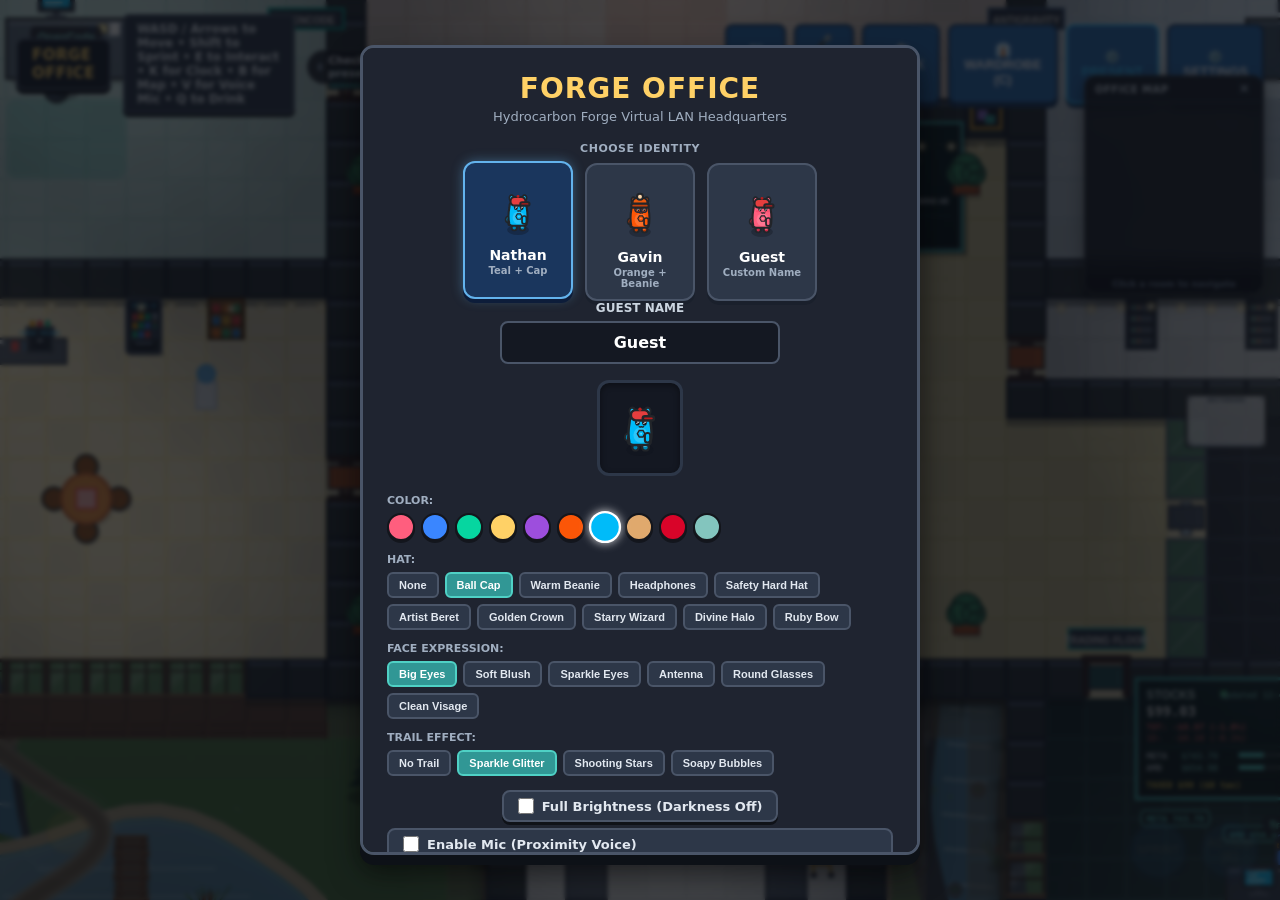
==== commit 322056eb: "fix: round-6 fixes (dock real screen share, whiteboard dot, typing-board e, coffee consume, monitor " ====
--- a/web/index.html
+++ b/web/index.html
@@ -27,6 +27,7 @@
       <button id="micBtn" class="hud-btn">🎤 MIC (V)</button>
       <button id="clockBtn" class="hud-btn">⏱️ CLOCK (K)</button>
       <button id="wardrobeBtn" class="hud-btn">👔 WARDROBE (C)</button>
+      <button id="projectorSettingsBtn" class="hud-btn hidden" style="border-color: #38BDF8; color: #38BDF8;" title="Projector Presentation Settings">⚙️ PRESENT</button>
       <button id="settingsBtn" class="hud-btn">⚙️ SETTINGS</button>
       <button id="lightsBtn" class="hud-btn hidden" style="display:none;" title="Lighting Mode (N)">💡 LIGHTS: office</button>
     </div>
@@ -101,13 +102,6 @@
         <label class="lights-checkbox-label">
           <input type="checkbox" id="startMicCheckbox">
           <span>Enable Mic (Proximity Voice)</span>
-        </label>
-      </div>
-
-      <div class="voice-setting-row" style="margin-top: 4px;">
-        <label class="lights-checkbox-label">
-          <input type="checkbox" id="startMonitorCheckbox" checked>
-          <span>Self-Monitor (Hear Yourself)</span>
         </label>
       </div>
 
@@ -446,6 +440,15 @@
         <div class="dock-status-row">
           <span class="status-dot green"></span>
           <span id="dockStatusLabel">You are docked to the meeting room projector</span>
+        </div>
+        <div id="projectorScreenContainer" class="projector-screen-container" style="margin: 12px 0; background: #0B0F19; border: 1px solid #1E293B; border-radius: 8px; overflow: hidden; display: flex; flex-direction: column; align-items: center; justify-content: center; min-height: 220px; position: relative;">
+          <video id="projectorVideo" autoplay playsinline muted style="width: 100%; max-height: 260px; object-fit: contain; display: none;"></video>
+          <div id="projectorPlaceholder" class="projector-placeholder" style="padding: 24px; text-align: center; color: #94A3B8; font-family: monospace;">
+            <div id="projectorPlaceholderIcon" style="font-size: 32px; margin-bottom: 8px;">📽️</div>
+            <div id="projectorPlaceholderText" style="font-size: 13px; font-weight: bold; color: #E2E8F0;">No presentation active</div>
+            <div id="projectorPlaceholderSub" style="font-size: 11px; color: #64748B; margin-top: 4px;">Click Share Screen to capture your Chrome window or tab.</div>
+            <button id="projectorShareRetryBtn" class="action-btn" style="margin-top: 12px; display: inline-block;">🖥️ Share Screen</button>
+          </div>
         </div>
         <div class="topic-row">
           <label for="presenterTopicInput">Presentation Topic / Action</label>
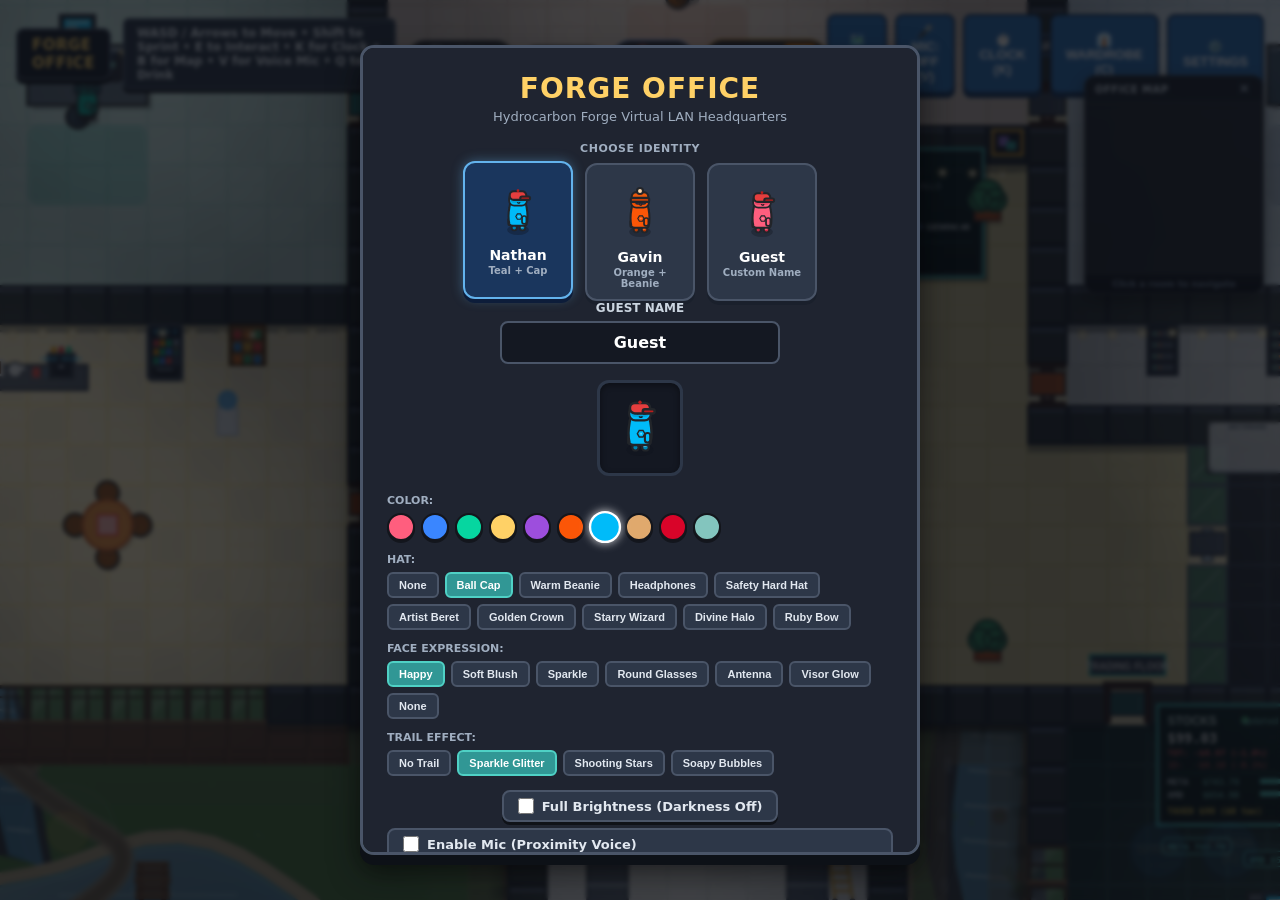
==== commit 9a7721ec: "fix(office): avatar head proportions, projector E-menu, carry pill drinks-only, multi-sip drinks, an" ====
--- a/web/index.html
+++ b/web/index.html
@@ -27,7 +27,6 @@
       <button id="micBtn" class="hud-btn">🎤 MIC (V)</button>
       <button id="clockBtn" class="hud-btn">⏱️ CLOCK (K)</button>
       <button id="wardrobeBtn" class="hud-btn">👔 WARDROBE (C)</button>
-      <button id="projectorSettingsBtn" class="hud-btn hidden" style="border-color: #38BDF8; color: #38BDF8;" title="Projector Presentation Settings">⚙️ PRESENT</button>
       <button id="settingsBtn" class="hud-btn">⚙️ SETTINGS</button>
       <button id="lightsBtn" class="hud-btn hidden" style="display:none;" title="Lighting Mode (N)">💡 LIGHTS: office</button>
     </div>
@@ -462,7 +461,7 @@
           <button class="topic-chip" data-topic="Design & UX Pass">UX Pass</button>
         </div>
         <div class="dock-actions">
-          <button id="undockBtn" class="tool-btn danger">Undock from Projector</button>
+          <button id="projectorUndockBtn" class="tool-btn danger">Undock from Projector</button>
         </div>
       </div>
     </div>
